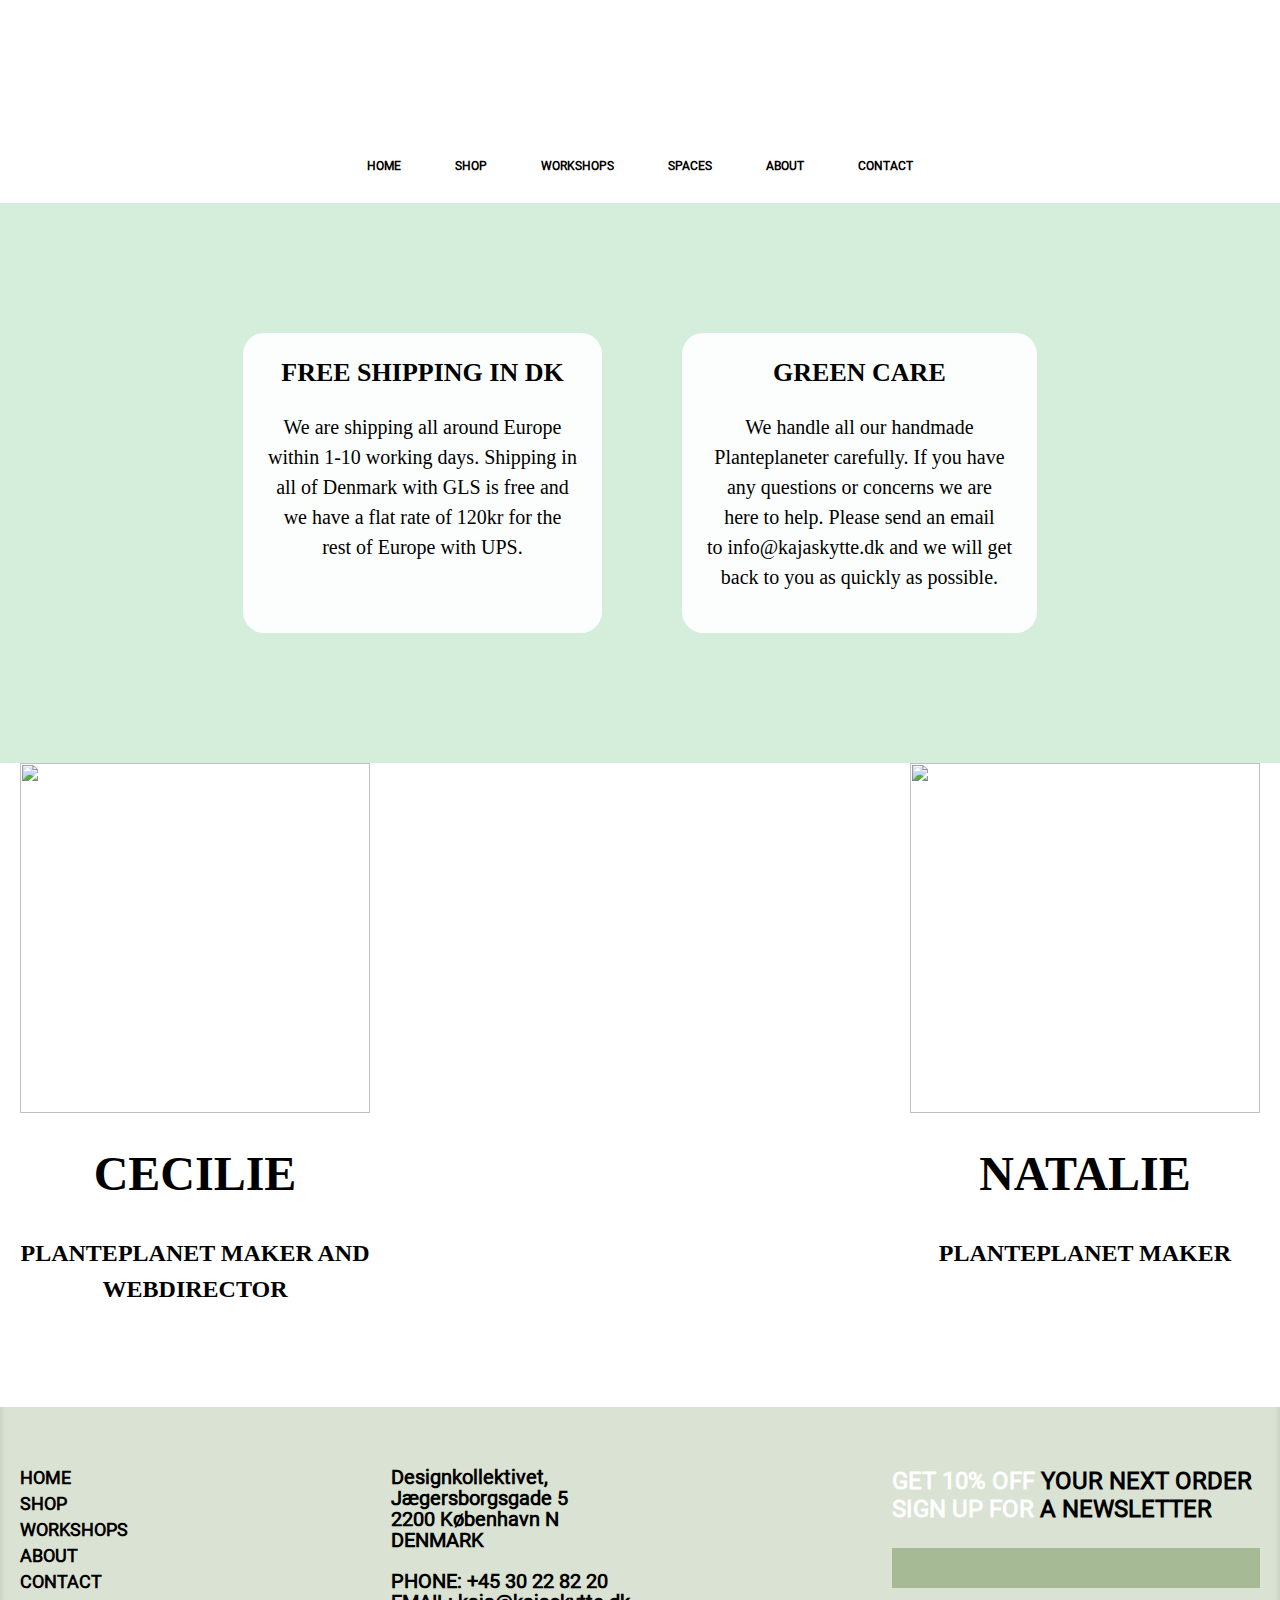
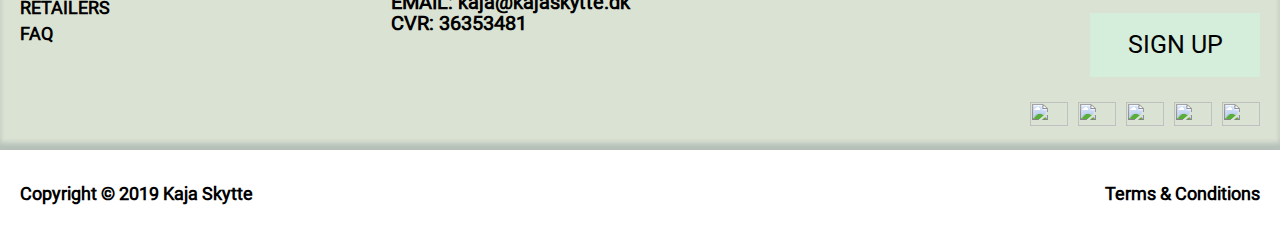
==== about.html @ ba7af253 "add header script" ====
<!DOCTYPE html>
<html lang="en">
<head>
    <link rel="stylesheet" href="style.css">
    <meta charset="UTF-8">
    <meta http-equiv="X-UA-Compatible" content="IE=edge">
    <meta name="viewport" content="width=device-width, initial-scale=1.0">
    <title>Document</title>
</head>
<body>
    <header>
        <div class="hcontainer">
            <div class="header__leaf leaf1"></div>
            <div class="header__leaf leaf2"></div>
            <div class="header__leaf leaf3"></div>
            <div class="header__leaf leaf4"></div>
            <div class="header__leaves-background"></div>
            <div class="header__leaves-background_reverse"></div>
            <a href="index.html" class="header__logo"></a>
            <div class="header__navigation">
                <a class="header__nav-item" href="index.html">HOME</a>
                <a class="header__nav-item" href="shop.html">SHOP</a>
                <a class="header__nav-item" href="workshops.html">WORKSHOPS</a>
                <a class="header__nav-item" href="spaces.thml">SPACES</a>
                <a class="header__nav-item" href="about.html">ABOUT</a>
                <a class="header__nav-item" href="#contact">CONTACT</a>
            </div>
        </div>
    </header>






    <section>

    </section>



    <section class="twins">
        <div class="twins__gradient"></div>
        <div class="container">
            <div class="twins__container">
                <div class="twins__item">
                    <h3 class="twins__title">FREE SHIPPING IN DK</h3>
                    <p class="twins__text">We are shipping all around Europe <br> within 1-10 working days. Shipping in <br> all of Denmark with GLS is free and <br> we have a flat rate of 120kr for the <br> rest of Europe with UPS.</p>
                </div>
                <div class="twins__item">
                    <h3 class="twins__title">GREEN CARE</h3>
                    <p class="twins__text">We handle all our handmade <br> Planteplaneter carefully. If you have <br> any questions or concerns we are <br> here to help. Please send an email <br> to info@kajaskytte.dk and we will get <br> back to you as quickly as possible.</p>
                </div>
            </div>
        </div>
    </section>



    <section>
        
    </section>



    <section class="personal">
        <div class="container">
            <div class="personal__container">
                <div class="personal__item">
                    <img class="personal__img" src="/planteplaneter/assets/cecilie.png" alt="">
                    <p class="personal__name">CECILIE</p>
                    <p class="personal__position">PLANTEPLANET MAKER AND <br> WEBDIRECTOR</p>
                </div>
                <div class="personal__item">
                    <img class="personal__img" src="/planteplaneter/assets/natalie.png" alt="">
                    <p class="personal__name">NATALIE</p>
                    <p class="personal__position">PLANTEPLANET MAKER</p>
                </div>
            </div>
        </div>
    </section>











    <section id="contact" class="contact">
        <div class="container">
            <div class="contact__container">

                <div class="contact__navigation">
                    <a class="contact__nav-item" href="index.html">HOME</a>
                    <a class="contact__nav-item" href="shop.html">SHOP</a>
                    <a class="contact__nav-item" href="workshops.html">WORKSHOPS</a>
                    <a class="contact__nav-item" href="about.html">ABOUT</a>
                    <a class="contact__nav-item" href="#contact">CONTACT</a>
                    <a class="contact__nav-item" href="">RETAILERS</a>
                    <a class="contact__nav-item" href="">FAQ</a>
                </div>

                <div class="contact__info">
                    <p class="contact__info-item">Designkollektivet, <br> Jægersborgsgade 5 <br> 2200 København N <br>
                        DENMARK</p>
                    <p class="contact__info-item">PHONE: +45 30 22 82 20 <br> EMAIL: kaja@kajaskytte.dk <br> CVR:
                        36353481</p>
                </div>

                <div class="contact__registration">
                    <p class="contact__title"><span style="color: white">GET 10% OFF</span> YOUR NEXT ORDER <br><span
                            style="color: white">SIGN UP FOR</span> A NEWSLETTER</p>
                    <input class="contact__input" type="text">
                    <a class="contact__button" href="">SIGN UP</a>
                    <div class="contact__cards-box">
                        <img class="contact__card" src="/planteplaneter/assets/jcb.png" alt="">
                        <img class="contact__card" src="/planteplaneter/assets/amex.png" alt="">
                        <img class="contact__card" src="/planteplaneter/assets/mobilepay.png" alt="">
                        <img class="contact__card" src="/planteplaneter/assets/dk.png" alt="">
                        <img class="contact__card" src="/planteplaneter/assets/visa.png" alt="">
                    </div>
                </div>

                <div class="contact__img"></div>

            </div>
        </div>
    </section>

    <footer>
        <div class="fcontainer">
            <div class="footer__copyright">Copyright © 2019 Kaja Skytte</div>
            <a href="" class="footer__terms">Terms & Conditions</a>
        </div>
    </footer>

    <script src="script.js"></script>
</body>
</html>
---- style.css ----
* {
  padding: 0;
  margin: 0;
  border: 0;
  -webkit-box-sizing: border-box;
  box-sizing: border-box;
}

*:before,
*:after {
  -webkit-box-sizing: border-box;
  box-sizing: border-box;
}

:focus,
:active {
  outline: none;
}

a:focus,
a:active {
  outline: none;
}

nav,
footer,
header,
aside {
  display: block;
}

html,
body {
  height: 100%;
  width: 100%;
  font-size: 100%;
  line-height: 1;
  font-size: 14px;
  -ms-text-size-adjust: 100%;
  -moz-text-size-adjust: 100%;
  -webkit-text-size-adjust: 100%;
}

input,
button,
textarea {
  font-family: inherit;
}

input::-ms-clear {
  display: none;
}

button {
  cursor: pointer;
}

button::-moz-focus-inner {
  padding: 0;
  border: 0;
}

a,
a:visited {
  text-decoration: none;
}

a:hover {
  text-decoration: none;
}

ul li {
  list-style: none;
}

img {
  vertical-align: top;
}

h1,
h2,
h3,
h4,
h5,
h6 {
  font-size: inherit;
  font-weight: 400;
}

html {
  scroll-behavior: smooth;
}

@font-face {
  font-family: Roboto;
  src: url("assets/fonts/Roboto-Regular.ttf");
}

.container {
  max-width: 1440px;
  height: 100%;
  padding: 0 20px;
  margin: 0 auto;
}

header {
  width: 100%;
}

header .hcontainer {
  max-width: 1440px;
  height: 100%;
  display: -webkit-box;
  display: -ms-flexbox;
  display: flex;
  -webkit-box-orient: vertical;
  -webkit-box-direction: normal;
      -ms-flex-direction: column;
          flex-direction: column;
  -webkit-box-align: center;
      -ms-flex-align: center;
          align-items: center;
  margin: 0 auto;
  padding: 0 20px;
}

header .hcontainer .header__leaf {
  width: 50px;
  height: 50px;
  position: absolute;
  background-size: 50%;
  background-repeat: no-repeat;
  background-position: center;
  z-index: 0;
}

header .hcontainer .header__leaves-background {
  position: absolute;
  background: url(/planteplaneter/assets/ygol.png);
  background-size: 100%;
  background-repeat: no-repeat;
  background-position: center;
  width: 300px;
  height: 200px;
  top: -40px;
  left: 0;
  z-index: 2;
}

header .hcontainer .header__leaves-background_reverse {
  position: absolute;
  background: url(/planteplaneter/assets/ygol-reverse.png);
  background-size: 100%;
  background-repeat: no-repeat;
  background-position: center;
  width: 300px;
  height: 200px;
  top: -40px;
  right: 0;
  z-index: 2;
}

header .hcontainer .header__logo {
  background-image: url(/planteplaneter/assets/logo.png);
  background-size: 100%;
  background-repeat: no-repeat;
  background-position: center;
  width: 269px;
  height: 123px;
  margin: 14px 0 22px 0;
}

header .hcontainer .header__navigation {
  margin: 0 0 30px 0;
  display: -webkit-box;
  display: -ms-flexbox;
  display: flex;
  gap: 54px;
  z-index: 1;
}

header .hcontainer .header__navigation .header__nav-item {
  font-family: 'Roboto';
  font-style: normal;
  font-weight: 700;
  font-size: 12px;
  line-height: 14px;
  color: #000000;
  -webkit-user-select: none;
     -moz-user-select: none;
      -ms-user-select: none;
          user-select: none;
  -webkit-transition-duration: 0.2s;
          transition-duration: 0.2s;
}

header .hcontainer .header__navigation .header__nav-item:hover {
  font-size: 16px;
}

header .leaf1 {
  background: url(/planteplaneter/assets/leaf1.png);
  top: 50px;
  right: 150px;
}

header .leaf2 {
  background: url(/planteplaneter/assets/leaf2.png);
  top: 100px;
  right: 100px;
}

header .leaf3 {
  background: url(/planteplaneter/assets/leaf3.png);
  top: 90px;
  left: 80px;
}

header .leaf4 {
  background: url(/planteplaneter/assets/leaf2.png);
  top: 40px;
  left: 30px;
}

.parallax {
  width: 100%;
  height: 540px;
  background-image: url(/planteplaneter/assets/parallax.png);
  background-size: cover;
  background-attachment: fixed;
  background-position: center;
}

.shop {
  width: 100%;
  padding: 70px 0 80px 0;
}

.shop .shop__container {
  display: -webkit-box;
  display: -ms-flexbox;
  display: flex;
  gap: 36px;
  -webkit-box-orient: vertical;
  -webkit-box-direction: normal;
      -ms-flex-direction: column;
          flex-direction: column;
  -webkit-box-align: center;
      -ms-flex-align: center;
          align-items: center;
}

.shop .shop__container .shop__item-row {
  display: -webkit-box;
  display: -ms-flexbox;
  display: flex;
  gap: 60px;
}

.shop .shop__container .shop__item-row .shop__item {
  width: 560px;
  height: 300px;
  border: black solid 1px;
}

.shop .shop__container .shop__item-row .shop__item .shop__gradient {
  position: absolute;
  width: 560px;
  height: 300px;
  background-color: #3aad5b;
  opacity: 0.3;
  z-index: 2;
  -webkit-transition: 0.8s;
  transition: 0.8s;
}

.shop .shop__container .shop__item-row .shop__item .shop__background-workshops {
  width: 100%;
  height: 100%;
  background: url(/planteplaneter/assets/workshops.png);
  background-size: 105%;
  background-repeat: no-repeat;
  background-position: center;
  display: -webkit-box;
  display: -ms-flexbox;
  display: flex;
  -webkit-box-pack: center;
      -ms-flex-pack: center;
          justify-content: center;
  -webkit-box-align: center;
      -ms-flex-align: center;
          align-items: center;
  z-index: 1;
}

.shop .shop__container .shop__item-row .shop__item .shop__background-about {
  width: 100%;
  height: 100%;
  background: url(/planteplaneter/assets/about.png);
  background-size: 105%;
  background-repeat: no-repeat;
  background-position: center;
  display: -webkit-box;
  display: -ms-flexbox;
  display: flex;
  -webkit-box-pack: center;
      -ms-flex-pack: center;
          justify-content: center;
  -webkit-box-align: center;
      -ms-flex-align: center;
          align-items: center;
}

.shop .shop__container .shop__item-row .shop__item .shop__background-contact {
  width: 100%;
  height: 100%;
  background: url(/planteplaneter/assets/contact.png);
  background-size: 100%;
  background-repeat: no-repeat;
  background-position: center;
  display: -webkit-box;
  display: -ms-flexbox;
  display: flex;
  -webkit-box-pack: center;
      -ms-flex-pack: center;
          justify-content: center;
  -webkit-box-align: center;
      -ms-flex-align: center;
          align-items: center;
}

.shop .shop__container .shop__item-row .shop__item .shop__background-spaces {
  width: 100%;
  height: 100%;
  background: url(/planteplaneter/assets/spaces.png);
  background-size: 105%;
  background-repeat: no-repeat;
  background-position: center;
  display: -webkit-box;
  display: -ms-flexbox;
  display: flex;
  -webkit-box-pack: center;
      -ms-flex-pack: center;
          justify-content: center;
  -webkit-box-align: center;
      -ms-flex-align: center;
          align-items: center;
}

.shop .shop__container .shop__item-row .shop__item .shop__name {
  font-family: 'Roboto';
  font-style: normal;
  font-weight: 700;
  font-size: 62px;
  line-height: 73px;
  color: #FFFFFF;
  z-index: 3;
  -webkit-user-select: none;
     -moz-user-select: none;
      -ms-user-select: none;
          user-select: none;
}

.shop .shop__container .shop__item-row .shop__item:hover .shop__gradient {
  opacity: 0;
}

.shop .shop__container .shop__center {
  position: absolute;
  width: 270px;
  height: 270px;
  background-color: #ffffff;
  margin: 182px 0 0 0;
  z-index: 3;
  -webkit-transform: rotate(45deg);
          transform: rotate(45deg);
  display: -webkit-box;
  display: -ms-flexbox;
  display: flex;
  -webkit-box-pack: center;
      -ms-flex-pack: center;
          justify-content: center;
  -webkit-box-align: center;
      -ms-flex-align: center;
          align-items: center;
  -webkit-transition-duration: 0.8s;
          transition-duration: 0.8s;
}

.shop .shop__container .shop__center .shop__center-text {
  font-family: 'Roboto';
  font-style: normal;
  font-weight: 700;
  font-size: 62px;
  line-height: 73px;
  color: #3A6516;
  -webkit-transform: rotate(-45deg);
          transform: rotate(-45deg);
  -webkit-transition-duration: 0.8s;
          transition-duration: 0.8s;
}

.shop .shop__container .shop__center:hover {
  border: #3A6516 solid 1px;
  border-radius: 50%;
}

.quote {
  width: 100%;
  height: 351px;
  margin: 0 0 100px 0;
}

.quote .quote__container {
  display: -webkit-box;
  display: -ms-flexbox;
  display: flex;
  -webkit-box-pack: center;
      -ms-flex-pack: center;
          justify-content: center;
}

.quote .quote__container .quote__text-box {
  padding: 65px 120px 50px 120px;
  background: rgba(250, 250, 250, 0.9);
  border-radius: 21px;
  z-index: 1;
  margin: 84px 0 0 0;
  position: relative;
}

.quote .quote__container .quote__text-box .quote__text {
  font-family: 'Roboto';
  font-style: normal;
  font-weight: 700;
  font-size: 30px;
  line-height: 35px;
  color: #000000;
}

.quote .quote__container .quote__text-box .quote__hooks {
  position: absolute;
  font-weight: 700;
  font-size: 30px;
  line-height: 35px;
  color: #000000;
  top: 10px;
  left: 200px;
}

.quote .quote__container .quote__img {
  z-index: 0;
  position: absolute;
  right: 0px;
  width: 654px;
  height: 351px;
  background-image: url(/planteplaneter/assets/quote.png);
  background-size: 100%;
  background-repeat: no-repeat;
  background-position: center;
}

.quote .quote__container .quote__img .quote__gradient {
  position: absolute;
  width: 654px;
  height: 351px;
  background-color: #3aad5b;
  opacity: 0.3;
}

.contact {
  margin: 100px 0 0 0;
  width: 100%;
  background: rgba(166, 186, 150, 0.42);
  -webkit-box-shadow: 0px -7px 5px 0px rgba(34, 60, 80, 0.2) inset;
          box-shadow: 0px -7px 5px 0px rgba(34, 60, 80, 0.2) inset;
}

.contact .contact__container {
  display: -webkit-box;
  display: -ms-flexbox;
  display: flex;
  -webkit-box-pack: justify;
      -ms-flex-pack: justify;
          justify-content: space-between;
  padding: 60px 0 0 0;
  position: relative;
}

.contact .contact__container .contact__navigation {
  display: -webkit-box;
  display: -ms-flexbox;
  display: flex;
  -webkit-box-orient: vertical;
  -webkit-box-direction: normal;
      -ms-flex-direction: column;
          flex-direction: column;
  gap: 5px;
  z-index: 1;
}

.contact .contact__container .contact__navigation .contact__nav-item {
  font-family: 'Roboto';
  font-style: normal;
  font-weight: 700;
  font-size: 18px;
  line-height: 21px;
  color: #000000;
  -webkit-transition-duration: 0.2s;
          transition-duration: 0.2s;
}

.contact .contact__container .contact__navigation .contact__nav-item:hover {
  color: #ffffff;
}

.contact .contact__container .contact__info {
  display: -webkit-box;
  display: -ms-flexbox;
  display: flex;
  -webkit-box-orient: vertical;
  -webkit-box-direction: normal;
      -ms-flex-direction: column;
          flex-direction: column;
  gap: 20px;
}

.contact .contact__container .contact__info .contact__info-item {
  font-family: 'Roboto';
  font-style: normal;
  font-weight: 700;
  font-size: 20px;
  line-height: 21px;
  color: #000000;
  z-index: 1;
}

.contact .contact__container .contact__registration {
  display: -webkit-box;
  display: -ms-flexbox;
  display: flex;
  -webkit-box-orient: vertical;
  -webkit-box-direction: normal;
      -ms-flex-direction: column;
          flex-direction: column;
  gap: 25px;
}

.contact .contact__container .contact__registration .contact__title {
  font-family: 'Roboto';
  font-style: normal;
  font-weight: 700;
  font-size: 24px;
  line-height: 28px;
  color: #000000;
  z-index: 1;
}

.contact .contact__container .contact__registration .contact__input {
  padding: 0 0 0 5px;
  background: #A6BA96;
  width: 368px;
  height: 40px;
  font-size: 25px;
  z-index: 1;
  color: white;
}

.contact .contact__container .contact__registration .contact__button {
  margin: 0 0 0 auto;
  display: -webkit-box;
  display: -ms-flexbox;
  display: flex;
  background: #D4EEDB;
  font-family: 'Roboto';
  font-style: bold;
  font-weight: 275;
  font-size: 25px;
  line-height: 54px;
  color: #000000;
  width: 170px;
  padding: 5px 0;
  -webkit-box-pack: center;
      -ms-flex-pack: center;
          justify-content: center;
  -webkit-user-select: none;
     -moz-user-select: none;
      -ms-user-select: none;
          user-select: none;
  z-index: 1;
  -webkit-transition-duration: .2s;
          transition-duration: .2s;
}

.contact .contact__container .contact__registration .contact__button:hover {
  color: white;
  border-radius: 30px;
  background: #A6BA96;
}

.contact .contact__container .contact__registration .contact__cards-box {
  display: -webkit-box;
  display: -ms-flexbox;
  display: flex;
  gap: 10px;
  margin: 0 0 24px auto;
  z-index: 1;
}

.contact .contact__container .contact__registration .contact__cards-box .contact__card {
  width: 38px;
  height: 24px;
  background-size: 100%;
  background-repeat: no-repeat;
  background-position: center;
  -webkit-user-select: none;
     -moz-user-select: none;
      -ms-user-select: none;
          user-select: none;
}

.contact .contact__container .contact__img {
  right: 100px;
  bottom: -86px;
  position: absolute;
  width: 500px;
  height: 500px;
  background-image: url(/planteplaneter/assets/contact-plant.png);
  background-size: 107%;
  background-repeat: no-repeat;
  background-position: center;
  z-index: 0;
}

footer {
  width: 100%;
  height: 86px;
}

footer .fcontainer {
  max-width: 1440px;
  height: 100%;
  display: -webkit-box;
  display: -ms-flexbox;
  display: flex;
  margin: 0 auto;
  padding: 0 20px;
  -webkit-box-pack: justify;
      -ms-flex-pack: justify;
          justify-content: space-between;
  -webkit-box-align: center;
      -ms-flex-align: center;
          align-items: center;
}

footer .fcontainer .footer__copyright {
  font-family: 'Roboto';
  font-style: normal;
  font-weight: 700;
  font-size: 18px;
  line-height: 21px;
  color: #000000;
  z-index: 1;
}

footer .fcontainer .footer__terms {
  font-family: 'Roboto';
  font-style: normal;
  font-weight: 700;
  font-size: 18px;
  line-height: 21px;
  color: #000000;
  z-index: 1;
}

.workshops {
  width: 100%;
  height: 512px;
  background-image: url(/planteplaneter/assets/workshops-page.png);
  background-repeat: no-repeat;
  background-position: center;
  background-size: cover;
}

.workshops .workshops__container {
  display: -webkit-box;
  display: -ms-flexbox;
  display: flex;
  -webkit-box-pack: center;
      -ms-flex-pack: center;
          justify-content: center;
}

.workshops .workshops__container .workshops__text {
  margin: 156px 0 0 0;
  display: -webkit-box;
  display: -ms-flexbox;
  display: flex;
  gap: 50px;
  -webkit-box-orient: vertical;
  -webkit-box-direction: normal;
      -ms-flex-direction: column;
          flex-direction: column;
  -webkit-user-select: none;
     -moz-user-select: none;
      -ms-user-select: none;
          user-select: none;
}

.workshops .workshops__container .workshops__text .workshops__title {
  font-family: 'Roboto';
  font-style: normal;
  font-weight: 500;
  font-size: 70px;
  line-height: 82px;
  letter-spacing: 0.1em;
  color: #FFFFFF;
}

.workshops .workshops__container .workshops__text .workshops__subtitle {
  font-family: 'Roboto';
  font-style: normal;
  font-weight: 300;
  font-size: 25px;
  line-height: 29px;
  text-align: center;
  color: #FFFFFF;
}

.workspace {
  width: 100%;
  margin: 80px 0 0 0;
}

.workspace .workspace__container {
  display: -webkit-box;
  display: -ms-flexbox;
  display: flex;
  -webkit-box-orient: vertical;
  -webkit-box-direction: normal;
      -ms-flex-direction: column;
          flex-direction: column;
  gap: 100px;
}

.workspace .workspace__container .workspace__title {
  font-family: 'Roboto';
  font-style: normal;
  font-weight: 500;
  font-size: 46px;
  line-height: 54px;
  letter-spacing: 0.1em;
  color: #000000;
}

.workspace .workspace__container .workspace__subtitle {
  font-family: 'Roboto';
  font-style: normal;
  font-weight: 300;
  font-size: 33px;
  line-height: 39px;
  text-align: center;
  color: #000000;
}

.workspace .workspace__container .workspace__item {
  display: -webkit-box;
  display: -ms-flexbox;
  display: flex;
  gap: 80px;
  -webkit-box-pack: center;
      -ms-flex-pack: center;
          justify-content: center;
}

.workspace .workspace__container .workspace__item .workspace__img {
  width: 400px;
}

.workspace .workspace__container .workspace__item .workspace__item-text {
  margin: 40px 0 0 0;
  font-family: 'Roboto';
  font-style: normal;
  font-weight: 400;
  font-size: 30px;
  line-height: 35px;
  color: #000000;
}

.workspace .workspace__container .workspace__item .workspace__item-text .workspace__item-title {
  font-family: 'Roboto';
  font-style: normal;
  font-weight: 700;
  font-size: 55px;
  line-height: 64px;
  color: #000000;
}

.workspace .workspace__container .workspace__item_reverse {
  -webkit-box-orient: horizontal;
  -webkit-box-direction: reverse;
      -ms-flex-direction: row-reverse;
          flex-direction: row-reverse;
}

.registation {
  margin: 70px 0 0 0;
  width: 100%;
  background-image: url(/planteplaneter/assets/registration.png);
  background-repeat: no-repeat;
  background-position: center;
  background-size: cover;
}

.registation .registation__container {
  display: -webkit-box;
  display: -ms-flexbox;
  display: flex;
  gap: 60px;
  -webkit-box-pack: center;
      -ms-flex-pack: center;
          justify-content: center;
  -webkit-box-align: center;
      -ms-flex-align: center;
          align-items: center;
}

.registation .registation__container .registation__text {
  display: -webkit-box;
  display: -ms-flexbox;
  display: flex;
  gap: 75px;
  -webkit-box-orient: vertical;
  -webkit-box-direction: normal;
      -ms-flex-direction: column;
          flex-direction: column;
}

.registation .registation__container .registation__text .registation__title {
  font-family: 'Roboto';
  font-style: normal;
  font-weight: 500;
  font-size: 42px;
  line-height: 49px;
  text-align: right;
  color: #000000;
}

.registation .registation__container .registation__text .registation__info {
  font-family: 'Roboto';
  font-style: normal;
  font-weight: 400;
  font-size: 15px;
  line-height: 18px;
  text-align: right;
  color: #000000;
}

.registation .registation__container .registation__inputs {
  display: -webkit-box;
  display: -ms-flexbox;
  display: flex;
  -webkit-box-orient: vertical;
  -webkit-box-direction: normal;
      -ms-flex-direction: column;
          flex-direction: column;
  gap: 30px;
  margin: 110px 0 90px 0;
}

.registation .registation__container .registation__inputs input {
  border: 1px solid #23232B;
  border-radius: 4px;
  font-family: 'Roboto';
  font-style: normal;
  font-weight: 300;
  font-size: 15px;
  line-height: 18px;
  color: black;
  background-color: transparent;
  padding: 10px 13px;
  width: 400px;
}

.registation .registation__container .registation__inputs .registation__textarea {
  border: 1px solid #23232B;
  border-radius: 4px;
  font-family: 'Roboto';
  font-style: normal;
  font-weight: 300;
  font-size: 15px;
  line-height: 18px;
  color: black;
  background-color: transparent;
  padding: 10px 13px;
  width: 400px;
  height: 160px;
  resize: none;
}

.twins {
  height: 560px;
  width: 100%;
  background-image: url(/planteplaneter/assets/about-page.png);
  background-repeat: no-repeat;
  background-position: center;
  background-size: cover;
}

.twins .twins__container {
  height: 100%;
  display: -webkit-box;
  display: -ms-flexbox;
  display: flex;
  -webkit-box-align: center;
      -ms-flex-align: center;
          align-items: center;
  -webkit-box-pack: center;
      -ms-flex-pack: center;
          justify-content: center;
  gap: 80px;
}

.twins .twins__container .twins__item {
  height: 300px;
  display: -webkit-box;
  display: -ms-flexbox;
  display: flex;
  padding: 0 25px;
  background: rgba(255, 255, 255, 0.9);
  border-radius: 21px;
  -webkit-box-orient: vertical;
  -webkit-box-direction: normal;
      -ms-flex-direction: column;
          flex-direction: column;
  gap: 20px;
  z-index: 1;
}

.twins .twins__container .twins__item .twins__title {
  margin: 20px 0 0 0;
  font-family: 'Poppins';
  font-style: normal;
  font-weight: 600;
  font-size: 26px;
  line-height: 39px;
  text-align: center;
  color: #000000;
}

.twins .twins__container .twins__item .twins__text {
  font-family: 'Poppins';
  font-style: normal;
  font-weight: 275;
  font-size: 20px;
  line-height: 30px;
  color: #000000;
  text-align: center;
}

.twins .twins__gradient {
  position: absolute;
  width: 100%;
  height: 560px;
  background: rgba(59, 179, 93, 0.22);
  z-index: 0;
}

.personal {
  width: 100%;
}

.personal .personal__container {
  display: -webkit-box;
  display: -ms-flexbox;
  display: flex;
  -webkit-box-pack: justify;
      -ms-flex-pack: justify;
          justify-content: space-between;
  gap: 40px;
}

.personal .personal__container .personal__item {
  display: -webkit-box;
  display: -ms-flexbox;
  display: flex;
  gap: 25px;
  -webkit-box-orient: vertical;
  -webkit-box-direction: normal;
      -ms-flex-direction: column;
          flex-direction: column;
  -webkit-box-align: center;
      -ms-flex-align: center;
          align-items: center;
}

.personal .personal__container .personal__item .personal__img {
  width: 350px;
  height: 350px;
}

.personal .personal__container .personal__item .personal__name {
  font-family: 'Poppins';
  font-style: normal;
  font-weight: 700;
  font-size: 48px;
  line-height: 72px;
  color: #000000;
}

.personal .personal__container .personal__item .personal__position {
  font-family: 'Poppins';
  font-style: normal;
  font-weight: 700;
  font-size: 24px;
  line-height: 36px;
  text-align: center;
  color: #000000;
}
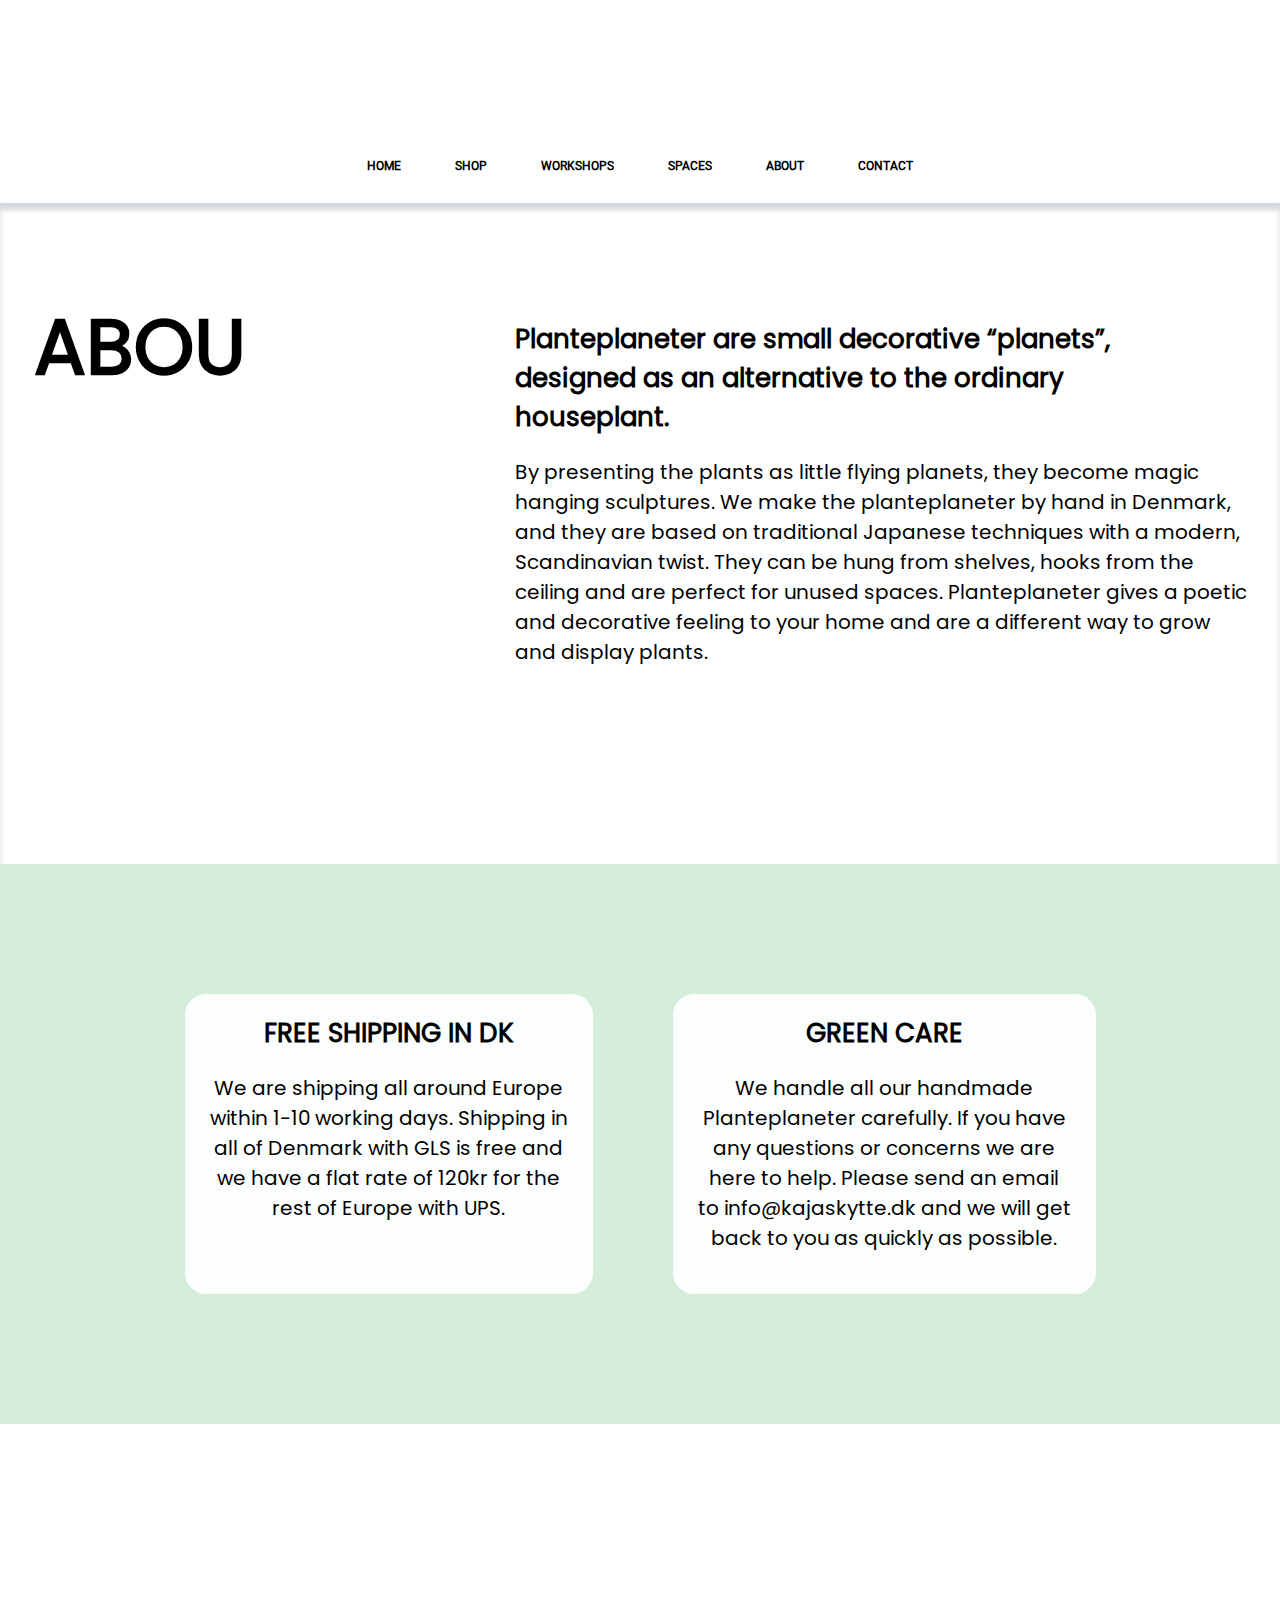
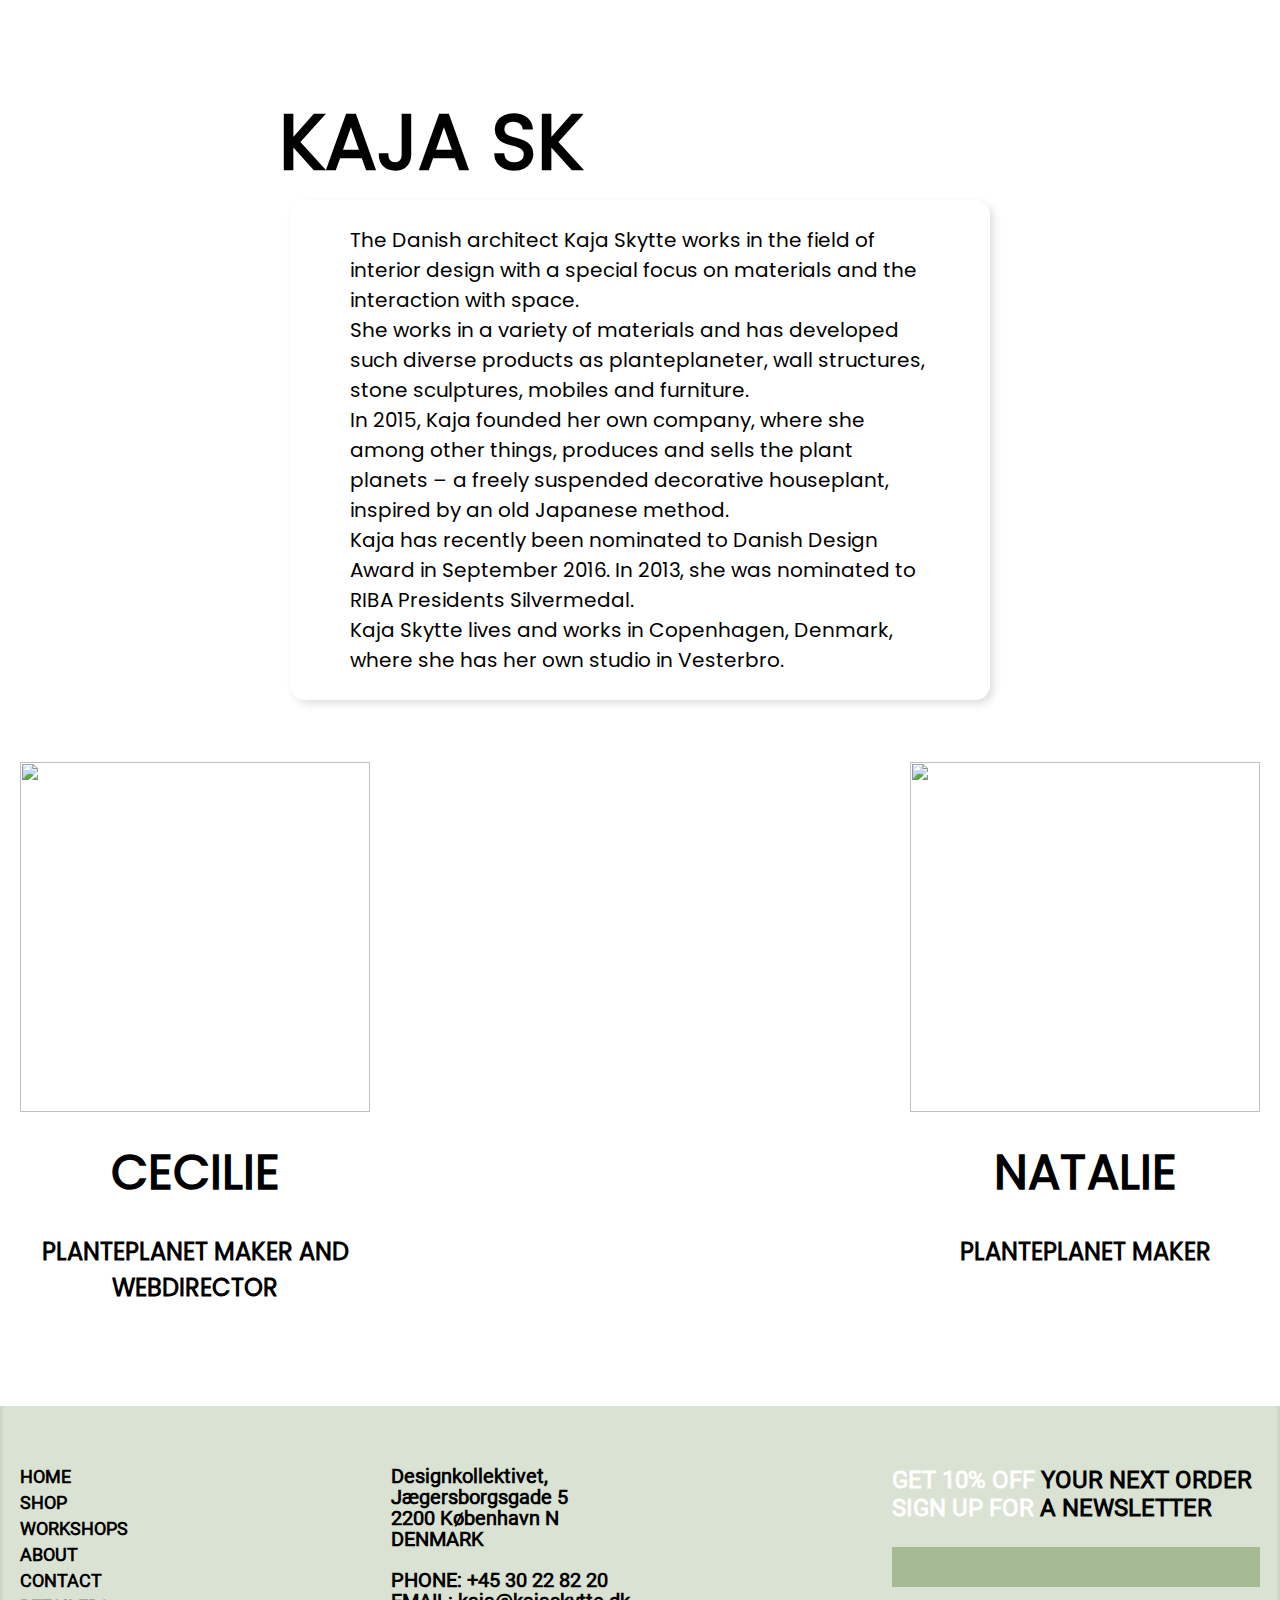
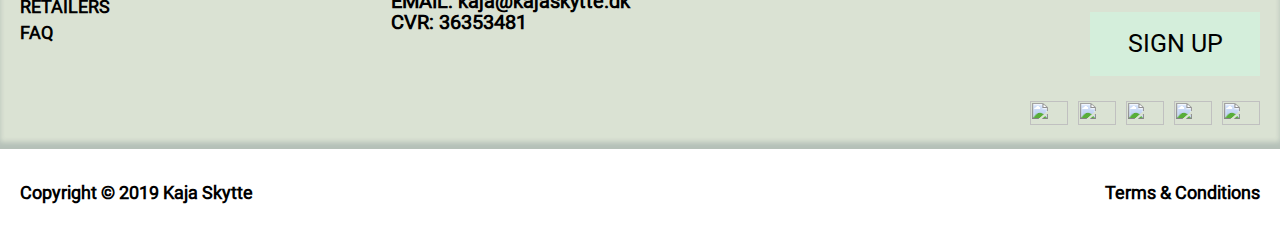
==== commit 80ba9643: "add spaces" ====
--- a/about.html
+++ b/about.html
@@ -28,16 +28,22 @@
         </div>
     </header>
 
-
-
-
-
-
-    <section>
-
+    <section class="about">
+        <div class="container">
+            <div class="about__container">
+                <div class="about__img">
+                    <p class="about__subtitle">ABOU<span class="about__subtitle_white">T</span></p>
+                </div>
+                <div class="about__text">
+                    <h3 class="about__title">Planteplaneter are small decorative “planets”, <br> designed as an alternative to the ordinary <br> houseplant.</h3>
+                    <p class="about__info">By presenting the plants as little flying planets, they become magic <br> hanging sculptures. We make the planteplaneter by hand in Denmark, <br>
+                        and they are based on traditional Japanese techniques with a modern, <br> Scandinavian twist.  They can be hung from shelves, hooks from the <br>
+                        ceiling and are perfect for unused spaces. Planteplaneter gives a poetic <br> and decorative feeling to your home and are a different way to grow <br>
+                        and display plants.</p>
+                </div>
+            </div>
+        </div>
     </section>
-
-
 
     <section class="twins">
         <div class="twins__gradient"></div>
@@ -55,13 +61,21 @@
         </div>
     </section>
 
-
-
-    <section>
-        
+    <section class="kaja">
+        <div class="container">
+            <div class="kaja__container">
+                <div class="kaja__img">
+                    <p class="kaja__subtitle">KAJA SK<span class="kaja__subtitle_white">YTTE</span></p>
+                </div>
+                <div class="kaja__text">The Danish architect Kaja Skytte works in the field of interior design with a special focus on materials and the interaction with space. <br>
+                    She works in a variety of materials and has developed such diverse products as planteplaneter, wall structures, stone sculptures, mobiles and furniture. <br>
+                    In 2015, Kaja founded her own company, where she among other things, produces and sells the plant planets – a freely suspended decorative houseplant, inspired by an old Japanese method. <br>
+                    Kaja has recently been nominated to Danish Design Award in September 2016. In 2013, she was nominated to RIBA Presidents Silvermedal. <br>
+                    Kaja Skytte lives and works in Copenhagen, Denmark, where she has her own studio in Vesterbro.
+                    </div>
+            </div>
+        </div>
     </section>
-
-
 
     <section class="personal">
         <div class="container">
@@ -79,16 +93,6 @@
             </div>
         </div>
     </section>
-
-
-
-
-
-
-
-
-
-
 
     <section id="contact" class="contact">
         <div class="container">
--- a/style.css
+++ b/style.css
@@ -94,6 +94,11 @@
 @font-face {
   font-family: Roboto;
   src: url("assets/fonts/Roboto-Regular.ttf");
+}
+
+@font-face {
+  font-family: Poppins;
+  src: url("assets/fonts/Poppins-Regular.ttf");
 }
 
 .container {
@@ -898,6 +903,79 @@
   resize: none;
 }
 
+.about {
+  width: 100%;
+  -webkit-box-shadow: 0px 7px 5px 0px rgba(34, 60, 80, 0.2) inset;
+          box-shadow: 0px 7px 5px 0px rgba(34, 60, 80, 0.2) inset;
+}
+
+.about .about__container {
+  display: -webkit-box;
+  display: -ms-flexbox;
+  display: flex;
+  -webkit-box-pack: center;
+      -ms-flex-pack: center;
+          justify-content: center;
+  -webkit-box-align: center;
+      -ms-flex-align: center;
+          align-items: center;
+  padding: 50px 0 130px 0;
+}
+
+.about .about__container .about__img {
+  height: 481px;
+  width: 481px;
+  background-image: url(/planteplaneter/assets/about-page-item.png);
+  background-repeat: no-repeat;
+  background-position: center;
+  background-size: 100%;
+  position: relative;
+}
+
+.about .about__container .about__img .about__subtitle {
+  top: 36px;
+  position: absolute;
+  font-family: 'Poppins';
+  font-style: normal;
+  font-weight: 700;
+  font-size: 77px;
+  line-height: 116px;
+  color: #000000;
+}
+
+.about .about__container .about__img .about__subtitle_white {
+  color: white;
+}
+
+.about .about__container .about__text {
+  display: -webkit-box;
+  display: -ms-flexbox;
+  display: flex;
+  gap: 20px;
+  -webkit-box-orient: vertical;
+  -webkit-box-direction: normal;
+      -ms-flex-direction: column;
+          flex-direction: column;
+}
+
+.about .about__container .about__text .about__title {
+  font-family: 'Poppins';
+  font-style: normal;
+  font-weight: 600;
+  font-size: 26px;
+  line-height: 39px;
+  color: #000000;
+}
+
+.about .about__container .about__text .about__info {
+  font-family: 'Poppins';
+  font-style: normal;
+  font-weight: 275;
+  font-size: 20px;
+  line-height: 30px;
+  color: #000000;
+}
+
 .twins {
   height: 560px;
   width: 100%;
@@ -966,6 +1044,65 @@
   z-index: 0;
 }
 
+.kaja {
+  width: 100%;
+}
+
+.kaja .kaja__container {
+  display: -webkit-box;
+  display: -ms-flexbox;
+  display: flex;
+  padding: 60px 0 200px 0;
+  -webkit-box-pack: center;
+      -ms-flex-pack: center;
+          justify-content: center;
+}
+
+.kaja .kaja__container .kaja__img {
+  position: relative;
+  height: 678px;
+  width: 678px;
+  background-image: url(/planteplaneter/assets/kaja.png);
+  background-repeat: no-repeat;
+  background-position: center;
+  background-size: 100%;
+  margin: 0 0 0 auto;
+}
+
+.kaja .kaja__container .kaja__img .kaja__subtitle {
+  position: absolute;
+  margin: 200px 0 0 0;
+  font-family: 'Poppins';
+  font-style: normal;
+  font-weight: 700;
+  font-size: 77px;
+  line-height: 116px;
+  color: #000000;
+  left: -303px;
+}
+
+.kaja .kaja__container .kaja__img .kaja__subtitle_white {
+  color: white;
+}
+
+.kaja .kaja__container .kaja__text {
+  margin: 316px 0 0 0;
+  position: absolute;
+  max-width: 700px;
+  max-height: 500px;
+  padding: 25px 60px;
+  background: rgba(255, 255, 255, 0.9);
+  -webkit-box-shadow: 4px 4px 8px rgba(0, 0, 0, 0.12);
+          box-shadow: 4px 4px 8px rgba(0, 0, 0, 0.12);
+  border-radius: 15px;
+  font-family: 'Poppins';
+  font-style: normal;
+  font-weight: 275;
+  font-size: 20px;
+  line-height: 30px;
+  color: #000000;
+}
+
 .personal {
   width: 100%;
 }
@@ -1017,3 +1154,102 @@
   text-align: center;
   color: #000000;
 }
+
+.spaces {
+  width: 100%;
+  -webkit-box-shadow: 0px 7px 5px 0px rgba(34, 60, 80, 0.2) inset;
+          box-shadow: 0px 7px 5px 0px rgba(34, 60, 80, 0.2) inset;
+}
+
+.spaces .spaces__container {
+  padding: 20px 0;
+  width: 100%;
+  display: -webkit-box;
+  display: -ms-flexbox;
+  display: flex;
+  -webkit-box-orient: vertical;
+  -webkit-box-direction: normal;
+      -ms-flex-direction: column;
+          flex-direction: column;
+}
+
+.spaces .spaces__container .spaces__item {
+  display: -webkit-box;
+  display: -ms-flexbox;
+  display: flex;
+  gap: 40px;
+  -webkit-box-pack: center;
+      -ms-flex-pack: center;
+          justify-content: center;
+  margin: 0 0 120px 0;
+}
+
+.spaces .spaces__container .spaces__item .spaces__img {
+  position: relative;
+  max-height: 430px;
+}
+
+.spaces .spaces__container .spaces__item .spaces__text-container {
+  display: -webkit-box;
+  display: -ms-flexbox;
+  display: flex;
+  gap: 20px;
+  -webkit-box-orient: vertical;
+  -webkit-box-direction: normal;
+      -ms-flex-direction: column;
+          flex-direction: column;
+  margin: 50px 0 0 0;
+  position: relative;
+}
+
+.spaces .spaces__container .spaces__item .spaces__text-container .spaces__name {
+  position: absolute;
+  margin: 50px;
+  font-family: 'Poppins';
+  font-style: normal;
+  font-weight: 700;
+  font-size: 77px;
+  line-height: 116px;
+  color: black;
+  top: -245px;
+  right: 243px;
+}
+
+.spaces .spaces__container .spaces__item .spaces__text-container .spaces__name_white {
+  color: white;
+}
+
+.spaces .spaces__container .spaces__item .spaces__text-container .spaces__subtitle {
+  font-family: 'Poppins';
+  font-style: normal;
+  font-weight: 600;
+  font-size: 24px;
+  line-height: 36px;
+  color: #000000;
+}
+
+.spaces .spaces__container .spaces__item .spaces__text-container .spaces__text {
+  font-family: 'Poppins';
+  font-style: normal;
+  font-weight: 275;
+  font-size: 19px;
+  line-height: 28px;
+  color: #000000;
+}
+
+.spaces .spaces__container .spaces__item_reverse {
+  -webkit-box-orient: horizontal;
+  -webkit-box-direction: reverse;
+      -ms-flex-direction: row-reverse;
+          flex-direction: row-reverse;
+}
+
+.spaces .spaces__container .spaces__title {
+  margin: 0 0 60px 0;
+  font-family: 'Roboto';
+  font-style: normal;
+  font-weight: 700;
+  font-size: 60px;
+  line-height: 70px;
+  color: #000000;
+}
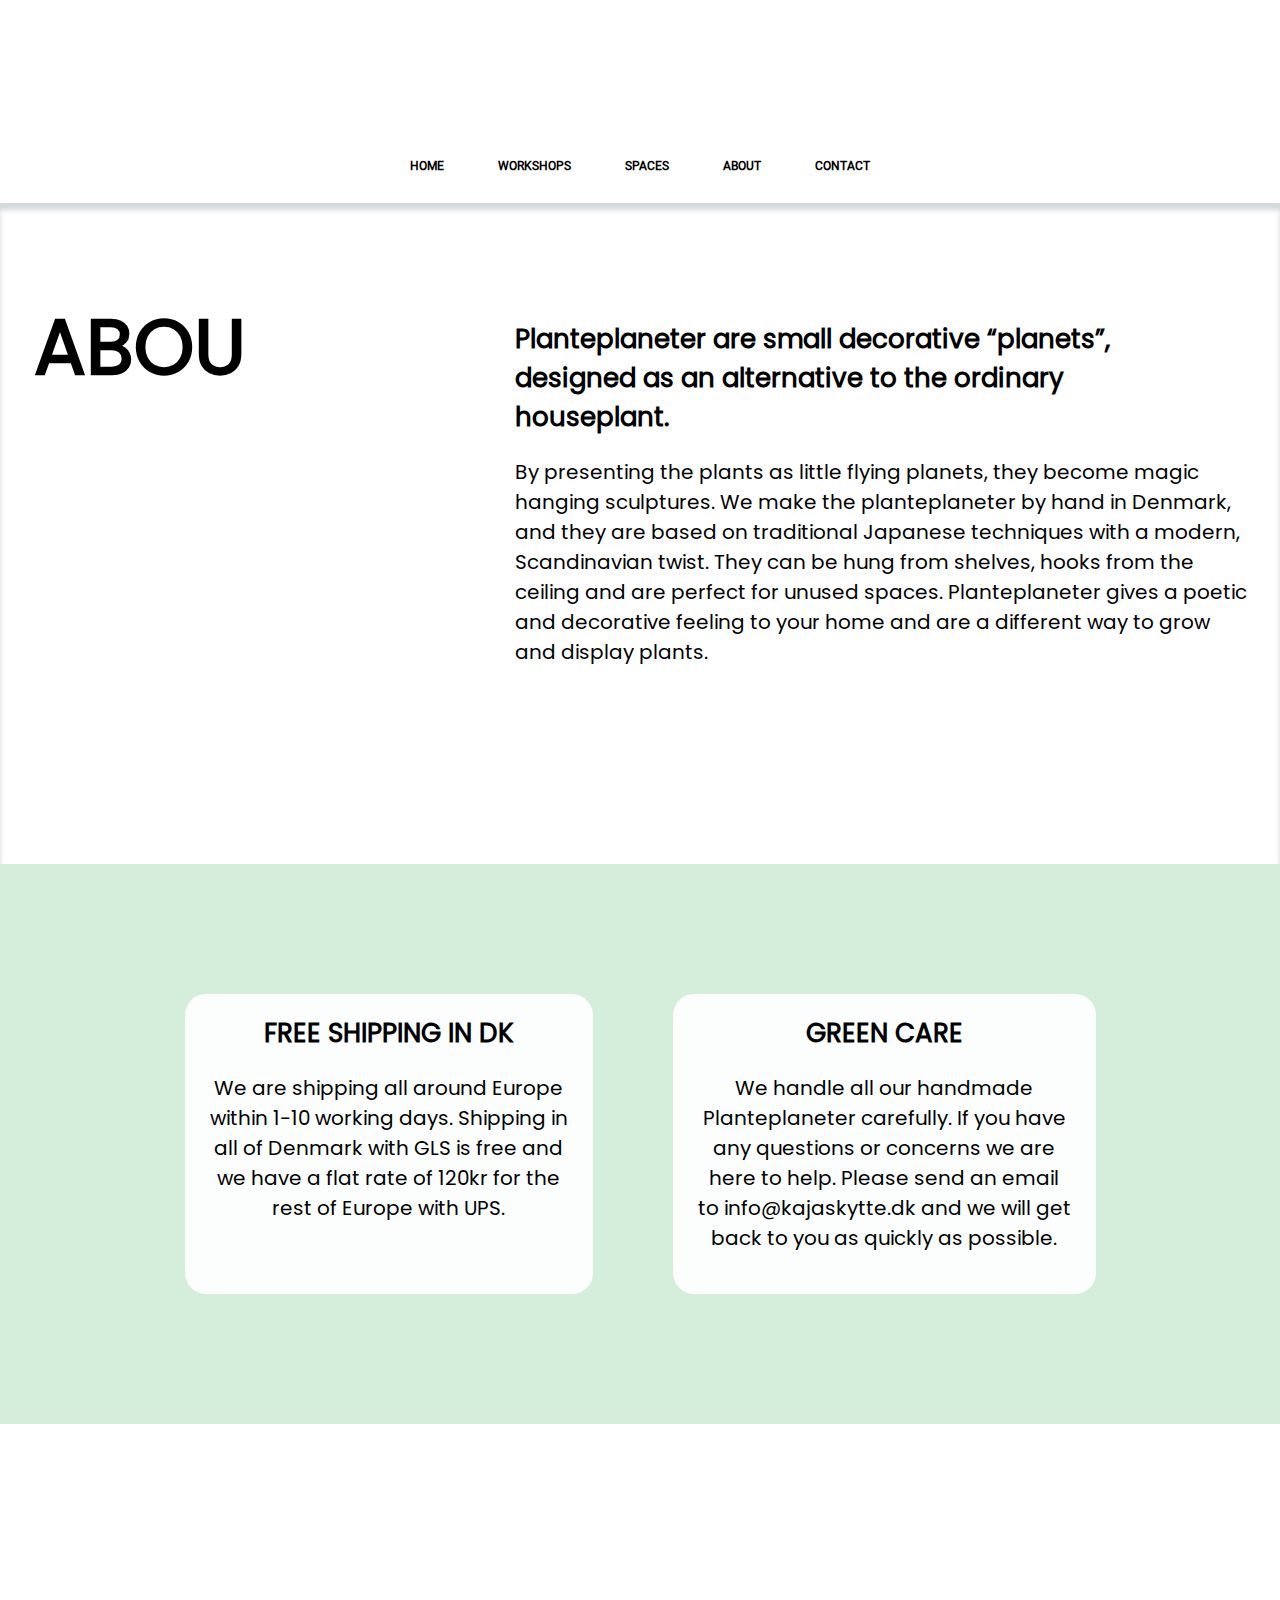
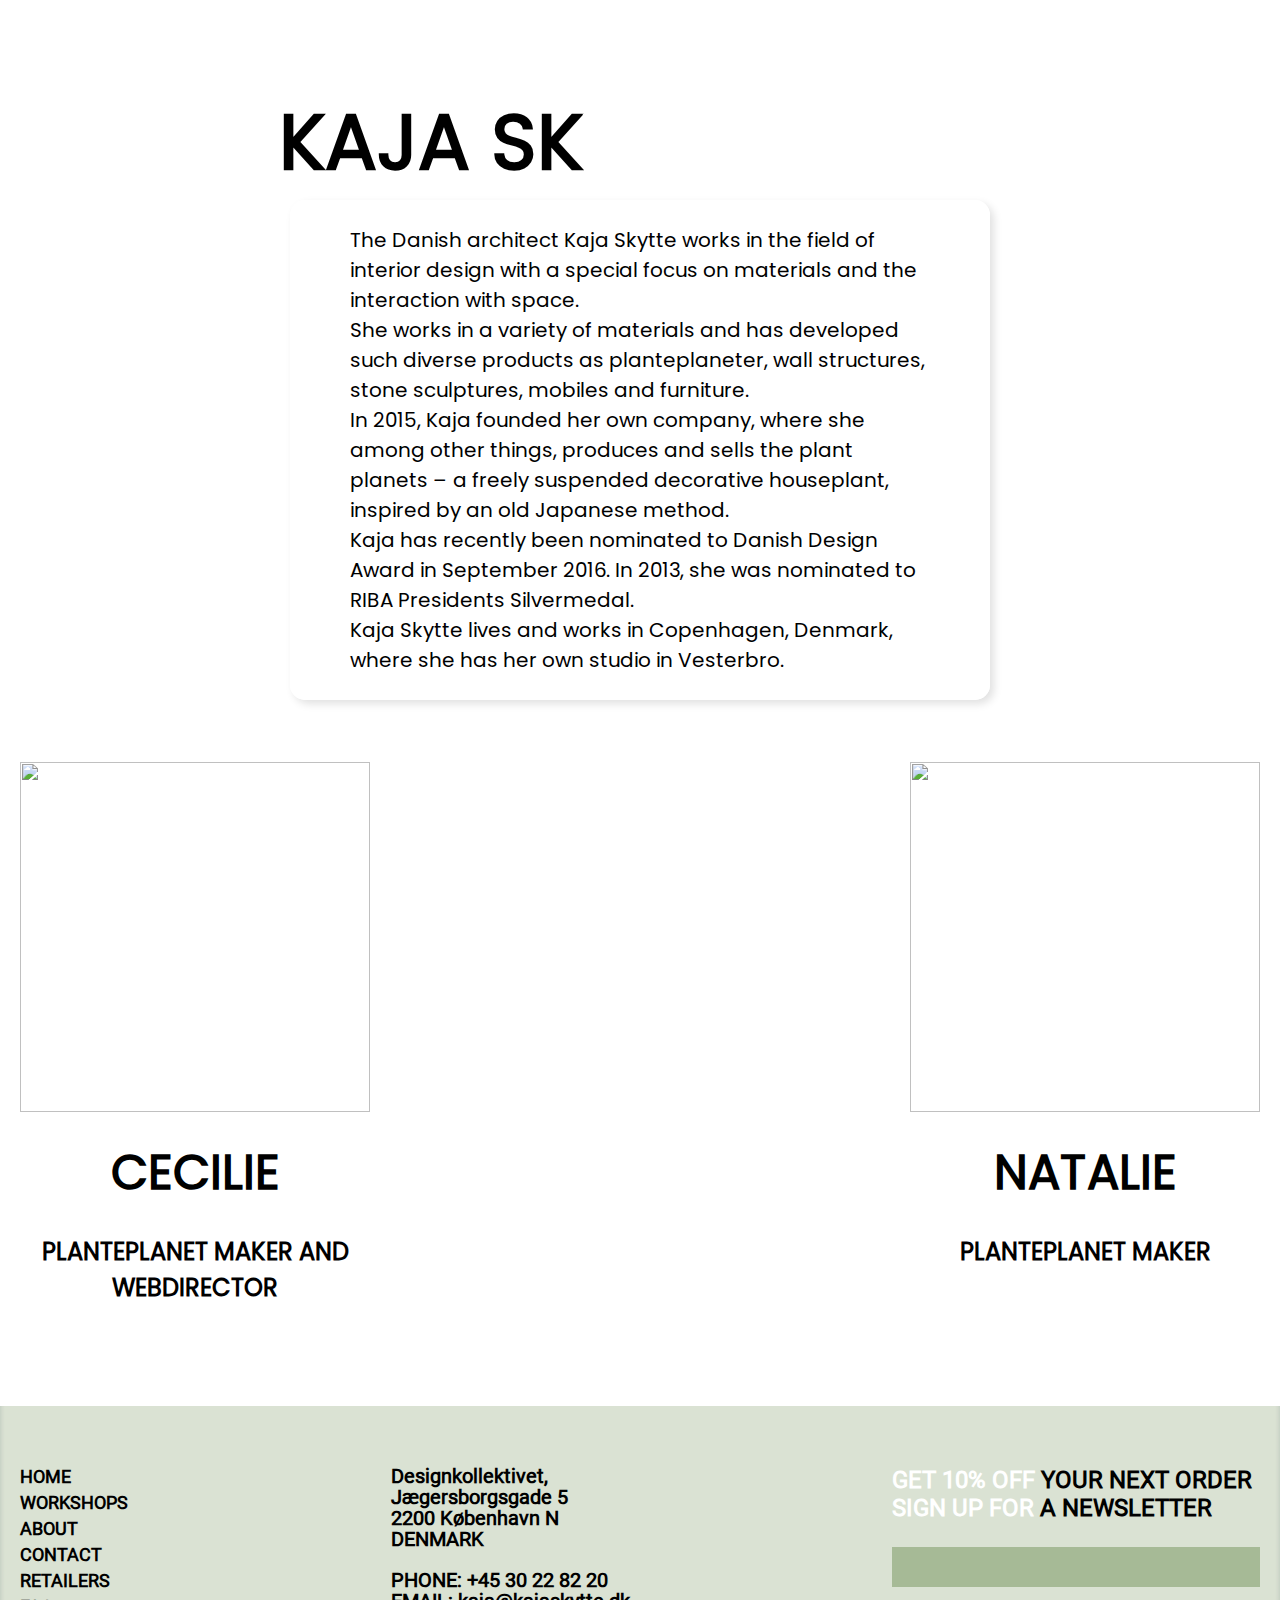
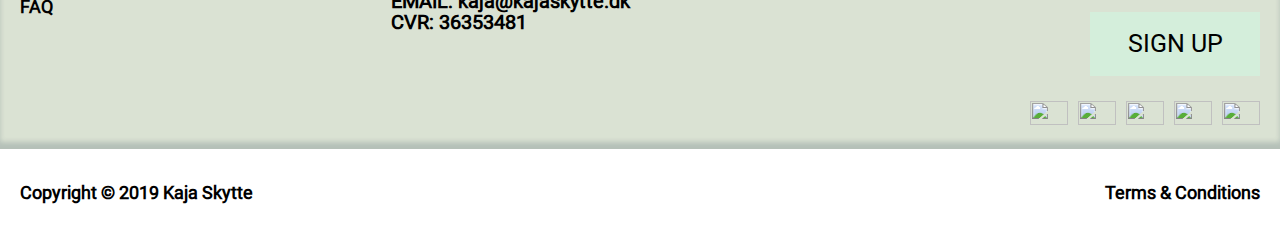
==== commit 69df1e28: "Add files via upload" ====
--- a/about.html
+++ b/about.html
@@ -19,9 +19,8 @@
             <a href="index.html" class="header__logo"></a>
             <div class="header__navigation">
                 <a class="header__nav-item" href="index.html">HOME</a>
-                <a class="header__nav-item" href="shop.html">SHOP</a>
                 <a class="header__nav-item" href="workshops.html">WORKSHOPS</a>
-                <a class="header__nav-item" href="spaces.thml">SPACES</a>
+                <a class="header__nav-item" href="spaces.html">SPACES</a>
                 <a class="header__nav-item" href="about.html">ABOUT</a>
                 <a class="header__nav-item" href="#contact">CONTACT</a>
             </div>
@@ -100,7 +99,6 @@
 
                 <div class="contact__navigation">
                     <a class="contact__nav-item" href="index.html">HOME</a>
-                    <a class="contact__nav-item" href="shop.html">SHOP</a>
                     <a class="contact__nav-item" href="workshops.html">WORKSHOPS</a>
                     <a class="contact__nav-item" href="about.html">ABOUT</a>
                     <a class="contact__nav-item" href="#contact">CONTACT</a>
--- a/style.css
+++ b/style.css
@@ -1162,7 +1162,7 @@
 }
 
 .spaces .spaces__container {
-  padding: 20px 0;
+  padding: 30px 0 0 0;
   width: 100%;
   display: -webkit-box;
   display: -ms-flexbox;
